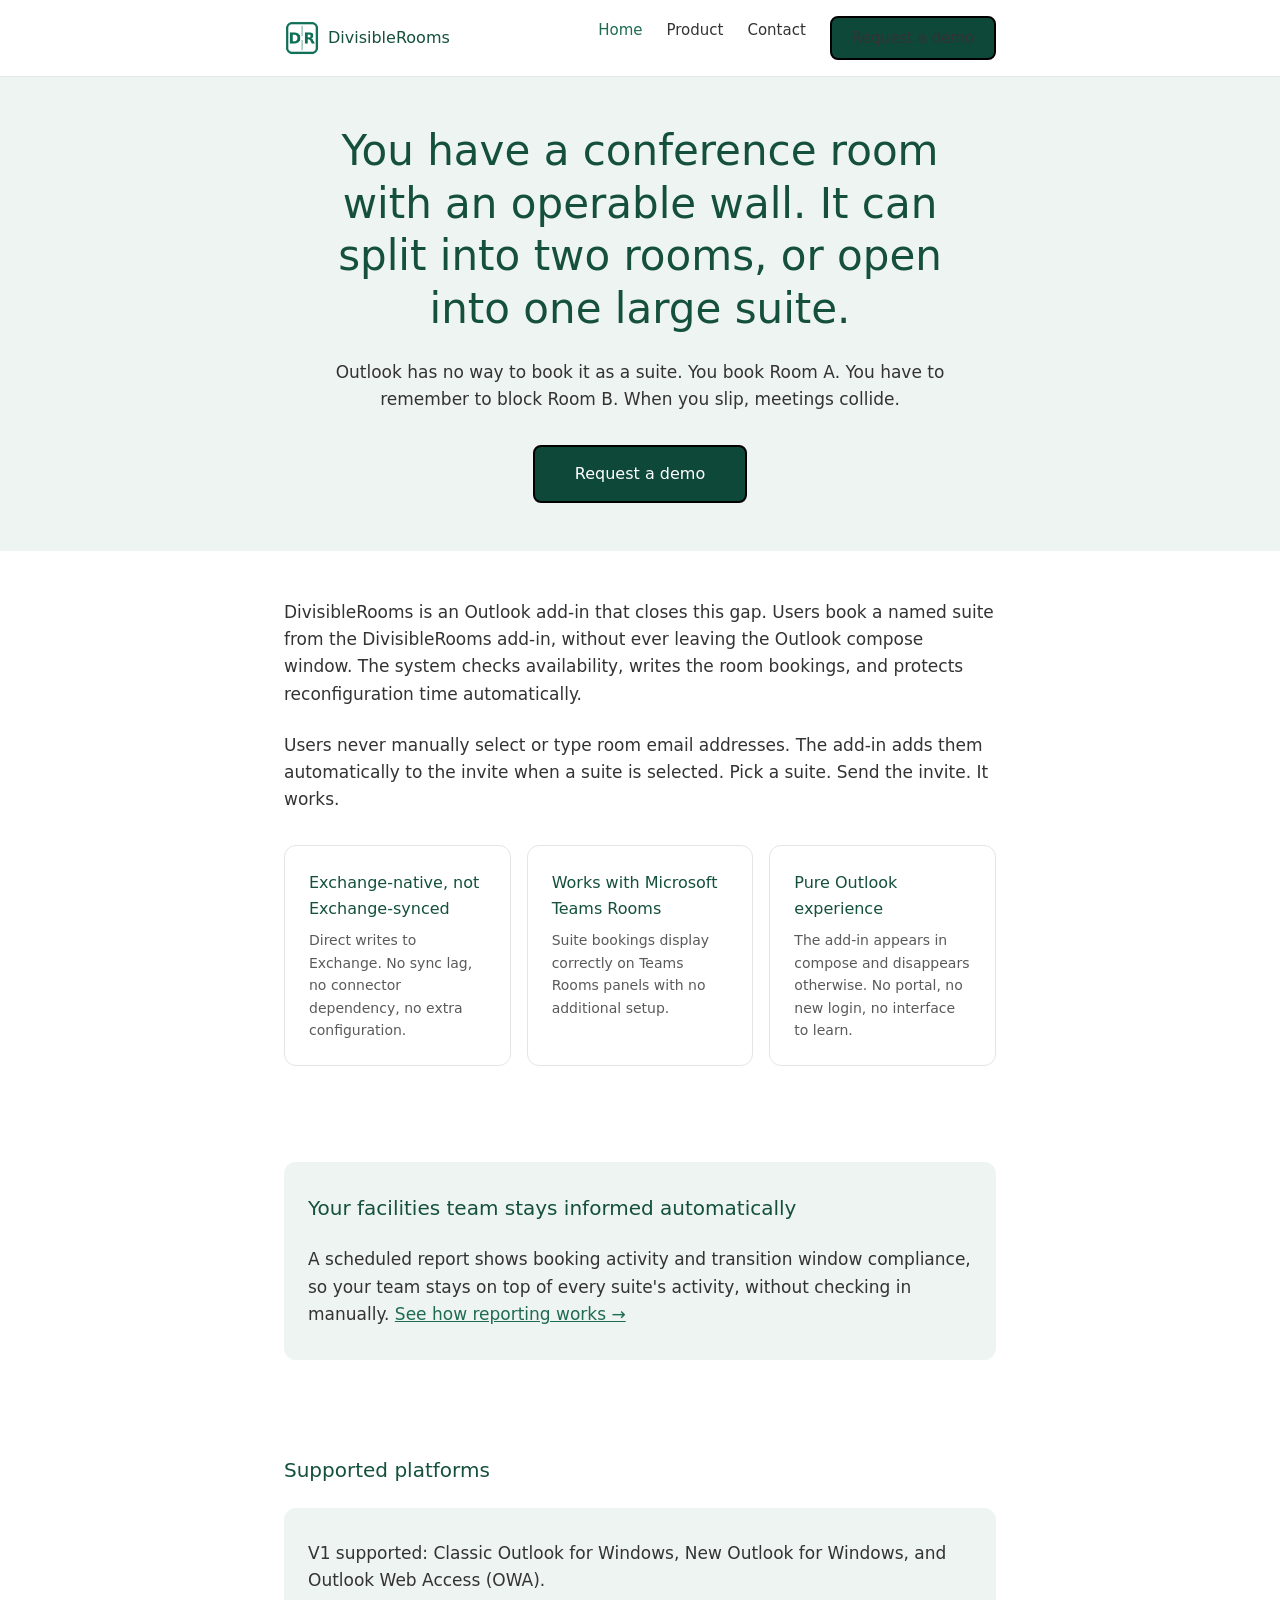
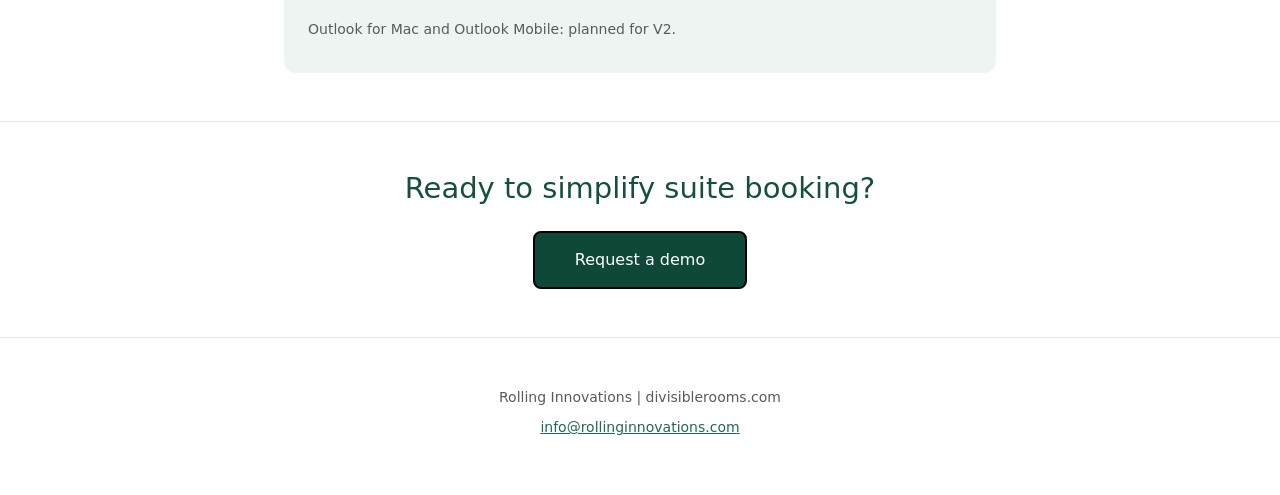
==== index.html @ 7117c854 "Initial site build: Home, Product, Contact pages restructured into assets/, support email updated to" ====
<!DOCTYPE html>
<html lang="en">
<head>
<meta charset="UTF-8">
<meta name="viewport" content="width=device-width, initial-scale=1.0">
<title>DivisibleRooms — Suite Booking for Microsoft Outlook</title>
<meta name="description" content="Book combined conference spaces directly from the Outlook compose window. DivisibleRooms writes natively to Exchange, with no connector or sync required.">
<link rel="icon" type="image/png" href="assets/img/logo.png">
<link rel="stylesheet" href="assets/css/style.css">
</head>
<body>

<a class="skip-link" href="#main">Skip to content</a>

<header class="site-header">
  <nav class="nav">
    <a class="nav-logo" href="index.html">
      <img src="assets/img/logo.png" alt="DivisibleRooms logo" width="36" height="36">
      DivisibleRooms
    </a>
    <ul class="nav-links">
      <li><a href="index.html" aria-current="page">Home</a></li>
      <li><a href="product.html">Product</a></li>
      <li><a href="contact.html">Contact</a></li>
      <li><a href="contact.html" class="btn btn-sm">Request a demo</a></li>
    </ul>
    <button class="nav-toggle" id="nav-toggle" aria-expanded="false" aria-controls="nav-mobile-panel" aria-label="Open menu">
      <svg width="20" height="20" viewBox="0 0 20 20" fill="none" aria-hidden="true">
        <path d="M3 5H17M3 10H17M3 15H17" stroke="#14503C" stroke-width="1.5" stroke-linecap="round"/>
      </svg>
    </button>
  </nav>
  <div class="nav-mobile-panel" id="nav-mobile-panel">
    <ul>
      <li><a href="index.html">Home</a></li>
      <li><a href="product.html">Product</a></li>
      <li><a href="contact.html">Contact</a></li>
    </ul>
    <a href="contact.html" class="btn btn-sm">Request a demo</a>
  </div>
</header>

<main id="main">

  <section class="hero">
    <div class="hero-inner">
      <h1>You have a conference room with an operable wall. It can split into two rooms, or open into one large suite.</h1>
      <p>Outlook has no way to book it as a suite. You book Room A. You have to remember to block Room B. When you slip, meetings collide.</p>
      <a href="contact.html" class="btn btn-lg">Request a demo</a>
    </div>
  </section>

  <section class="section">
    <div class="container">
      <p>DivisibleRooms is an Outlook add-in that closes this gap. Users book a named suite from the DivisibleRooms add-in, without ever leaving the Outlook compose window. The system checks availability, writes the room bookings, and protects reconfiguration time automatically.</p>
      <p>Users never manually select or type room email addresses. The add-in adds them automatically to the invite when a suite is selected. Pick a suite. Send the invite. It works.</p>

      <div class="card-grid">
        <div class="card">
          <h4>Exchange-native, not Exchange-synced</h4>
          <p>Direct writes to Exchange. No sync lag, no connector dependency, no extra configuration.</p>
        </div>
        <div class="card">
          <h4>Works with Microsoft Teams Rooms</h4>
          <p>Suite bookings display correctly on Teams Rooms panels with no additional setup.</p>
        </div>
        <div class="card">
          <h4>Pure Outlook experience</h4>
          <p>The add-in appears in compose and disappears otherwise. No portal, no new login, no interface to learn.</p>
        </div>
      </div>
    </div>
  </section>

  <section class="section">
    <div class="container">
      <div class="callout">
        <h3>Your facilities team stays informed automatically</h3>
        <p style="margin-bottom:0;">A scheduled report shows booking activity and transition window compliance, so your team stays on top of every suite's activity, without checking in manually. <a href="product.html#reporting">See how reporting works &rarr;</a></p>
      </div>
    </div>
  </section>

  <section class="section">
    <div class="container">
      <h3>Supported platforms</h3>
      <div class="callout">
        <p>V1 supported: Classic Outlook for Windows, New Outlook for Windows, and Outlook Web Access (OWA).</p>
        <p class="text-muted text-small" style="margin-bottom:0;">Outlook for Mac and Outlook Mobile: planned for V2.</p>
      </div>
    </div>
  </section>

  <section class="section section-border-top center">
    <div class="container">
      <h2>Ready to simplify suite booking?</h2>
      <a href="contact.html" class="btn btn-lg">Request a demo</a>
    </div>
  </section>

</main>

<footer class="site-footer">
  <p>Rolling Innovations | divisiblerooms.com</p>
  <p><a href="mailto:info@rollinginnovations.com">info@rollinginnovations.com</a></p>
</footer>

<script src="assets/js/main.js"></script>
</body>
</html>
---- assets/css/style.css ----
/* DivisibleRooms — Shared Stylesheet
   Rolling Innovations | Plain CSS, no build step */

:root {
  --color-primary: #1E6B52;
  --color-cta: #0E4838;
  --color-cta-hover: #0A3529;
  --color-heading: #14503C;
  --color-body: #333333;
  --color-muted: #5A5A5A;
  --color-border: #E2E6E4;
  --color-tint: #EEF4F1;
  --color-bg: #FFFFFF;

  --font-sans: "Segoe UI", system-ui, -apple-system, "Helvetica Neue", Arial, sans-serif;

  --space-xs: 8px;
  --space-sm: 16px;
  --space-md: 24px;
  --space-lg: 32px;
  --space-xl: 48px;
  --space-2xl: 72px;

  --radius: 8px;
  --content-max: 760px;
}

* {
  box-sizing: border-box;
}

html {
  scroll-behavior: smooth;
}

body {
  margin: 0;
  font-family: var(--font-sans);
  color: var(--color-body);
  background: var(--color-bg);
  line-height: 1.6;
  font-size: 16px;
}

img {
  max-width: 100%;
  display: block;
}

a {
  color: var(--color-primary);
}

a:focus-visible,
button:focus-visible,
input:focus-visible,
textarea:focus-visible {
  outline: 2px solid var(--color-primary);
  outline-offset: 2px;
}

.container {
  max-width: var(--content-max);
  margin: 0 auto;
  padding: 0 var(--space-md);
}

/* Typography */

h1, h2, h3 {
  color: var(--color-heading);
  font-weight: 400;
  margin: 0 0 var(--space-md);
}

h1 {
  font-size: 32px;
  line-height: 1.25;
}

h2 {
  font-size: 26px;
  line-height: 1.3;
}

h3 {
  font-size: 19px;
  font-weight: 500;
  line-height: 1.4;
}

p {
  margin: 0 0 var(--space-md);
  font-size: 16px;
}

@media (min-width: 640px) {
  h1 { font-size: 42px; }
  h2 { font-size: 29px; }
  h3 { font-size: 20px; }
  p, li { font-size: 17px; }
}

.text-muted {
  color: var(--color-muted);
}

.text-small {
  font-size: 14px;
}

/* Header / nav */

.site-header {
  border-bottom: 0.5px solid var(--color-border);
}

.nav {
  display: flex;
  align-items: center;
  justify-content: space-between;
  padding: var(--space-sm) var(--space-md);
  max-width: var(--content-max);
  margin: 0 auto;
}

.nav-logo {
  display: flex;
  align-items: center;
  gap: var(--space-xs);
  text-decoration: none;
  color: var(--color-heading);
  font-weight: 500;
  font-size: 16px;
}

.nav-logo img {
  height: 36px;
  width: 36px;
}

.nav-links {
  display: none;
  gap: var(--space-md);
  list-style: none;
  margin: 0;
  padding: 0;
}

.nav-links a {
  text-decoration: none;
  color: var(--color-body);
  font-size: 15px;
}

.nav-links a:hover,
.nav-links a[aria-current="page"] {
  color: var(--color-primary);
}

@media (min-width: 720px) {
  .nav-links {
    display: flex;
  }
}

/* Mobile menu toggle */

.nav-toggle {
  display: inline-flex;
  align-items: center;
  justify-content: center;
  background: none;
  border: 0.5px solid var(--color-border);
  border-radius: var(--radius);
  width: 40px;
  height: 40px;
  cursor: pointer;
}

@media (min-width: 720px) {
  .nav-toggle {
    display: none;
  }
}

.nav-mobile-panel {
  display: none;
  border-top: 0.5px solid var(--color-border);
  padding: var(--space-sm) var(--space-md);
}

.nav-mobile-panel.is-open {
  display: block;
}

.nav-mobile-panel ul {
  list-style: none;
  margin: 0 0 var(--space-sm);
  padding: 0;
  display: flex;
  flex-direction: column;
  gap: var(--space-sm);
}

.nav-mobile-panel a {
  text-decoration: none;
  color: var(--color-body);
  font-size: 16px;
}

@media (min-width: 720px) {
  .nav-mobile-panel {
    display: none !important;
  }
}

/* Buttons */

.btn {
  display: inline-block;
  background-color: var(--color-cta);
  color: #FFFFFF;
  padding: 12px 32px;
  border-radius: var(--radius);
  text-decoration: none;
  font-weight: 500;
  font-size: 14px;
  border: 2px solid #000000;
  cursor: pointer;
  font-family: inherit;
}

.btn:hover {
  background-color: var(--color-cta-hover);
}

.btn:visited {
  color: #FFFFFF;
}

.btn-sm {
  padding: 8px 20px;
  font-size: 13px;
}

.btn-lg {
  padding: 14px 40px;
  font-size: 16px;
}

/* Hero */

.hero {
  background: var(--color-tint);
  padding: var(--space-xl) var(--space-md);
  text-align: center;
}

.hero-inner {
  max-width: 640px;
  margin: 0 auto;
}

.hero h1 {
  margin-bottom: var(--space-md);
}

.hero p {
  margin: 0 auto var(--space-lg);
}

/* Sections */

.section {
  padding: var(--space-xl) 0;
}

.section-tint {
  background: var(--color-tint);
}

.section-border-top {
  border-top: 0.5px solid var(--color-border);
}

/* Cards */

.card-grid {
  display: grid;
  grid-template-columns: 1fr;
  gap: var(--space-sm);
  margin-top: var(--space-lg);
}

@media (min-width: 640px) {
  .card-grid {
    grid-template-columns: repeat(3, 1fr);
  }
  .card-grid-2 {
    grid-template-columns: repeat(2, 1fr);
  }
}

.card {
  background: #FFFFFF;
  border: 0.5px solid var(--color-border);
  border-radius: 12px;
  padding: var(--space-md);
}

.card h4 {
  margin: 0 0 var(--space-xs);
  font-size: 16px;
  font-weight: 500;
  color: var(--color-heading);
}

.card p {
  margin: 0;
  font-size: 14px;
  color: var(--color-muted);
}

/* Callout block (tinted) */

.callout {
  background: var(--color-tint);
  border-radius: 12px;
  padding: var(--space-lg) var(--space-md);
}

/* Footer */

.site-footer {
  border-top: 0.5px solid var(--color-border);
  padding: var(--space-xl) var(--space-md);
  text-align: center;
}

.site-footer p {
  margin: 0 0 var(--space-xs);
  font-size: 14px;
  color: var(--color-muted);
}

/* Tables */

.table-wrap {
  overflow-x: auto;
}

table {
  width: 100%;
  border-collapse: collapse;
  font-size: 14px;
}

th, td {
  text-align: left;
  padding: 10px 8px;
  border-bottom: 0.5px solid var(--color-border);
  vertical-align: top;
}

th {
  color: var(--color-heading);
  font-weight: 500;
  white-space: nowrap;
}

/* Forms */

.form-group {
  margin-bottom: var(--space-sm);
}

label {
  display: block;
  font-size: 13px;
  font-weight: 500;
  color: var(--color-heading);
  margin-bottom: 6px;
}

input[type="text"],
input[type="email"],
textarea {
  width: 100%;
  padding: 10px 12px;
  border: 0.5px solid var(--color-border);
  border-radius: var(--radius);
  font-size: 15px;
  font-family: inherit;
  color: var(--color-body);
}

textarea {
  min-height: 120px;
  resize: vertical;
}

/* Utility */

.skip-link {
  position: absolute;
  left: -9999px;
  top: 0;
  background: var(--color-cta);
  color: #fff;
  padding: 12px 20px;
  z-index: 100;
  border-radius: 0 0 var(--radius) 0;
}

.skip-link:focus {
  left: 0;
}

.center {
  text-align: center;
}
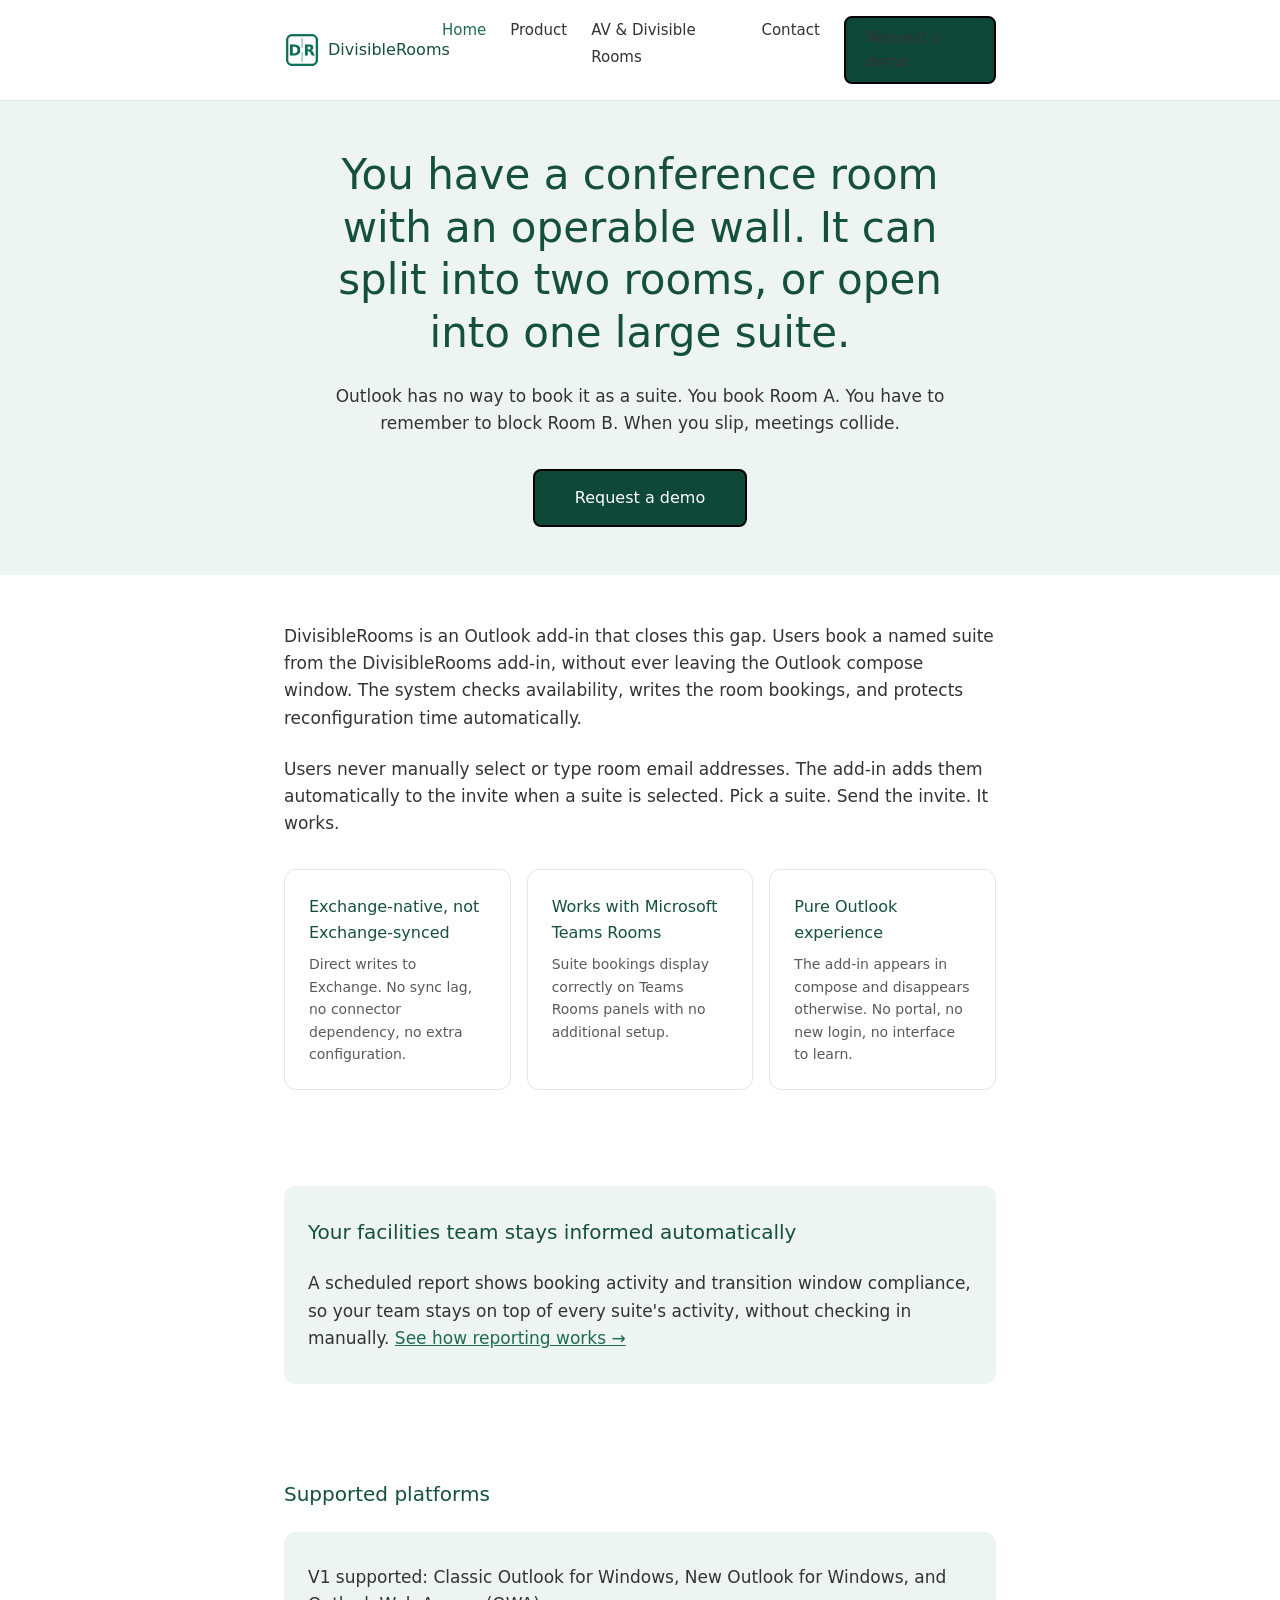
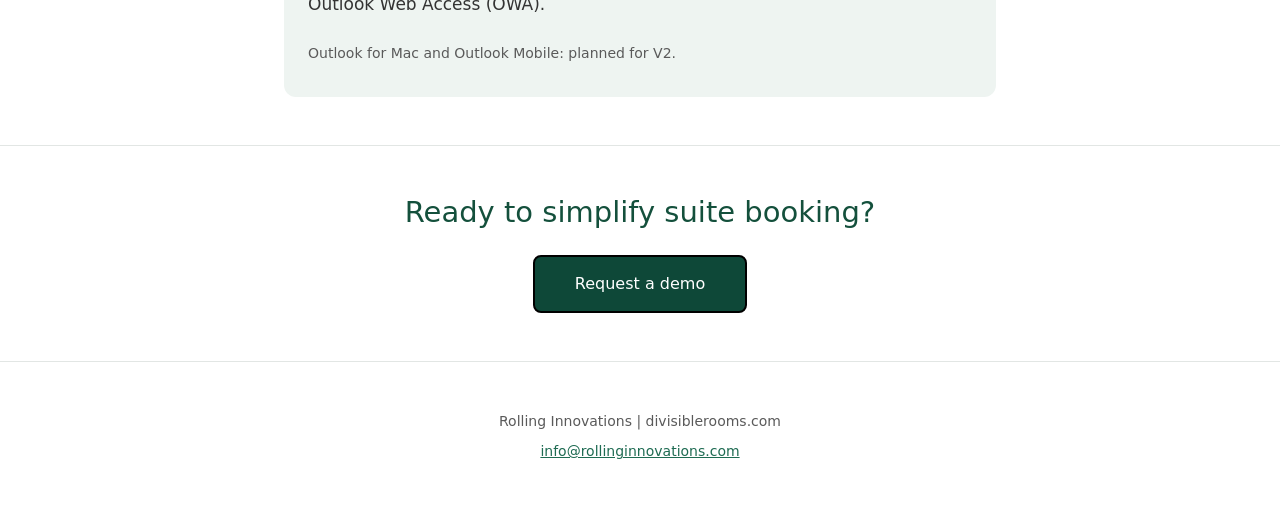
==== commit e2fab3c0: "Add AV & Divisible Rooms page - New page: av-integration.html, explains the AV-hardware vs. calendar" ====
--- a/index.html
+++ b/index.html
@@ -21,6 +21,7 @@
     <ul class="nav-links">
       <li><a href="index.html" aria-current="page">Home</a></li>
       <li><a href="product.html">Product</a></li>
+      <li><a href="av-integration.html">AV &amp; Divisible Rooms</a></li>
       <li><a href="contact.html">Contact</a></li>
       <li><a href="contact.html" class="btn btn-sm">Request a demo</a></li>
     </ul>
@@ -34,6 +35,7 @@
     <ul>
       <li><a href="index.html">Home</a></li>
       <li><a href="product.html">Product</a></li>
+      <li><a href="av-integration.html">AV &amp; Divisible Rooms</a></li>
       <li><a href="contact.html">Contact</a></li>
     </ul>
     <a href="contact.html" class="btn btn-sm">Request a demo</a>
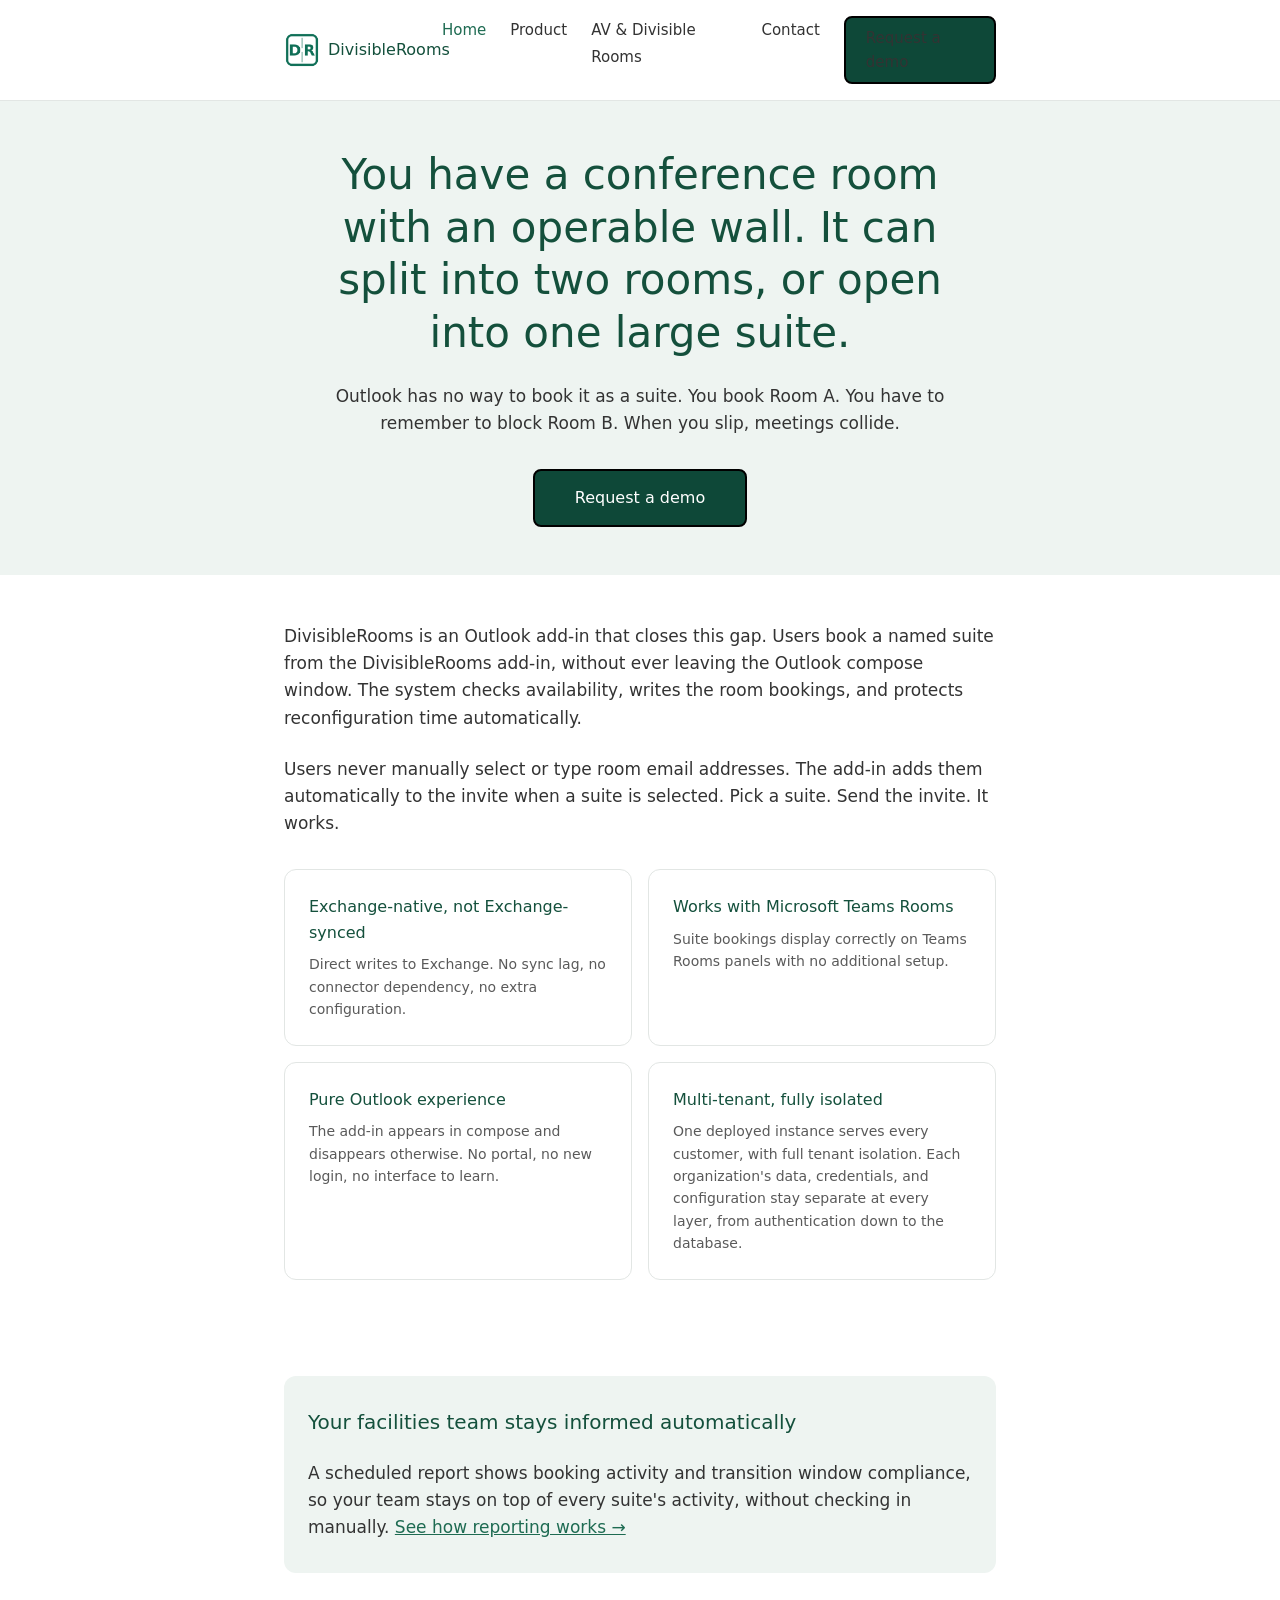
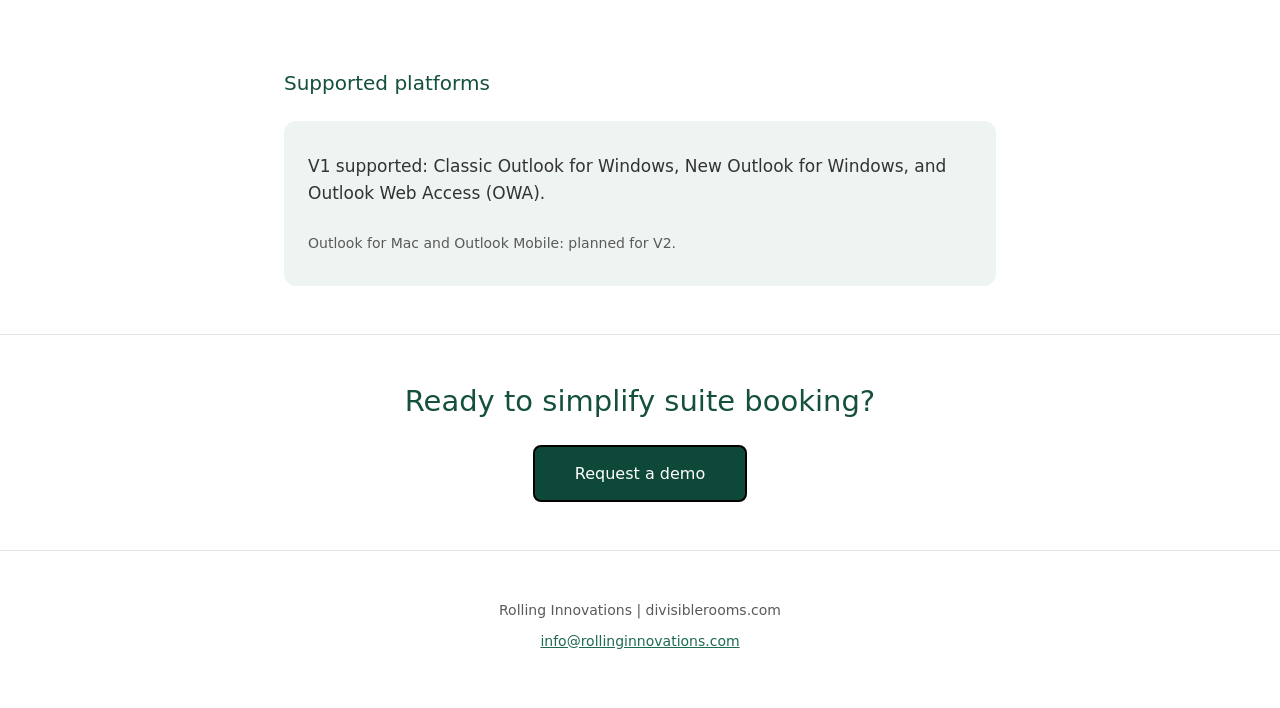
==== commit 85475552: "Publish room-booking-solved landing page; site-wide title/meta standardization; 4th differentiator c" ====
--- a/index.html
+++ b/index.html
@@ -3,8 +3,8 @@
 <head>
 <meta charset="UTF-8">
 <meta name="viewport" content="width=device-width, initial-scale=1.0">
-<title>DivisibleRooms — Suite Booking for Microsoft Outlook</title>
-<meta name="description" content="Book combined conference spaces directly from the Outlook compose window. DivisibleRooms writes natively to Exchange, with no connector or sync required.">
+<title>DivisibleRooms | Suite Booking for Microsoft Outlook</title>
+<meta name="description" content="Book a suite directly from the Outlook compose window. DivisibleRooms writes natively to Exchange, with no connector or sync required.">
 <link rel="icon" type="image/png" href="assets/img/logo.png">
 <link rel="stylesheet" href="assets/css/style.css">
 </head>
@@ -57,7 +57,7 @@
       <p>DivisibleRooms is an Outlook add-in that closes this gap. Users book a named suite from the DivisibleRooms add-in, without ever leaving the Outlook compose window. The system checks availability, writes the room bookings, and protects reconfiguration time automatically.</p>
       <p>Users never manually select or type room email addresses. The add-in adds them automatically to the invite when a suite is selected. Pick a suite. Send the invite. It works.</p>
 
-      <div class="card-grid">
+      <div class="card-grid card-grid-4">
         <div class="card">
           <h4>Exchange-native, not Exchange-synced</h4>
           <p>Direct writes to Exchange. No sync lag, no connector dependency, no extra configuration.</p>
@@ -69,6 +69,10 @@
         <div class="card">
           <h4>Pure Outlook experience</h4>
           <p>The add-in appears in compose and disappears otherwise. No portal, no new login, no interface to learn.</p>
+        </div>
+        <div class="card">
+          <h4>Multi-tenant, fully isolated</h4>
+          <p>One deployed instance serves every customer, with full tenant isolation. Each organization's data, credentials, and configuration stay separate at every layer, from authentication down to the database.</p>
         </div>
       </div>
     </div>
--- a/assets/css/style.css
+++ b/assets/css/style.css
@@ -300,6 +300,9 @@
   .card-grid-2 {
     grid-template-columns: repeat(2, 1fr);
   }
+  .card-grid-4 {
+    grid-template-columns: repeat(2, 1fr);
+  }
 }
 
 .card {
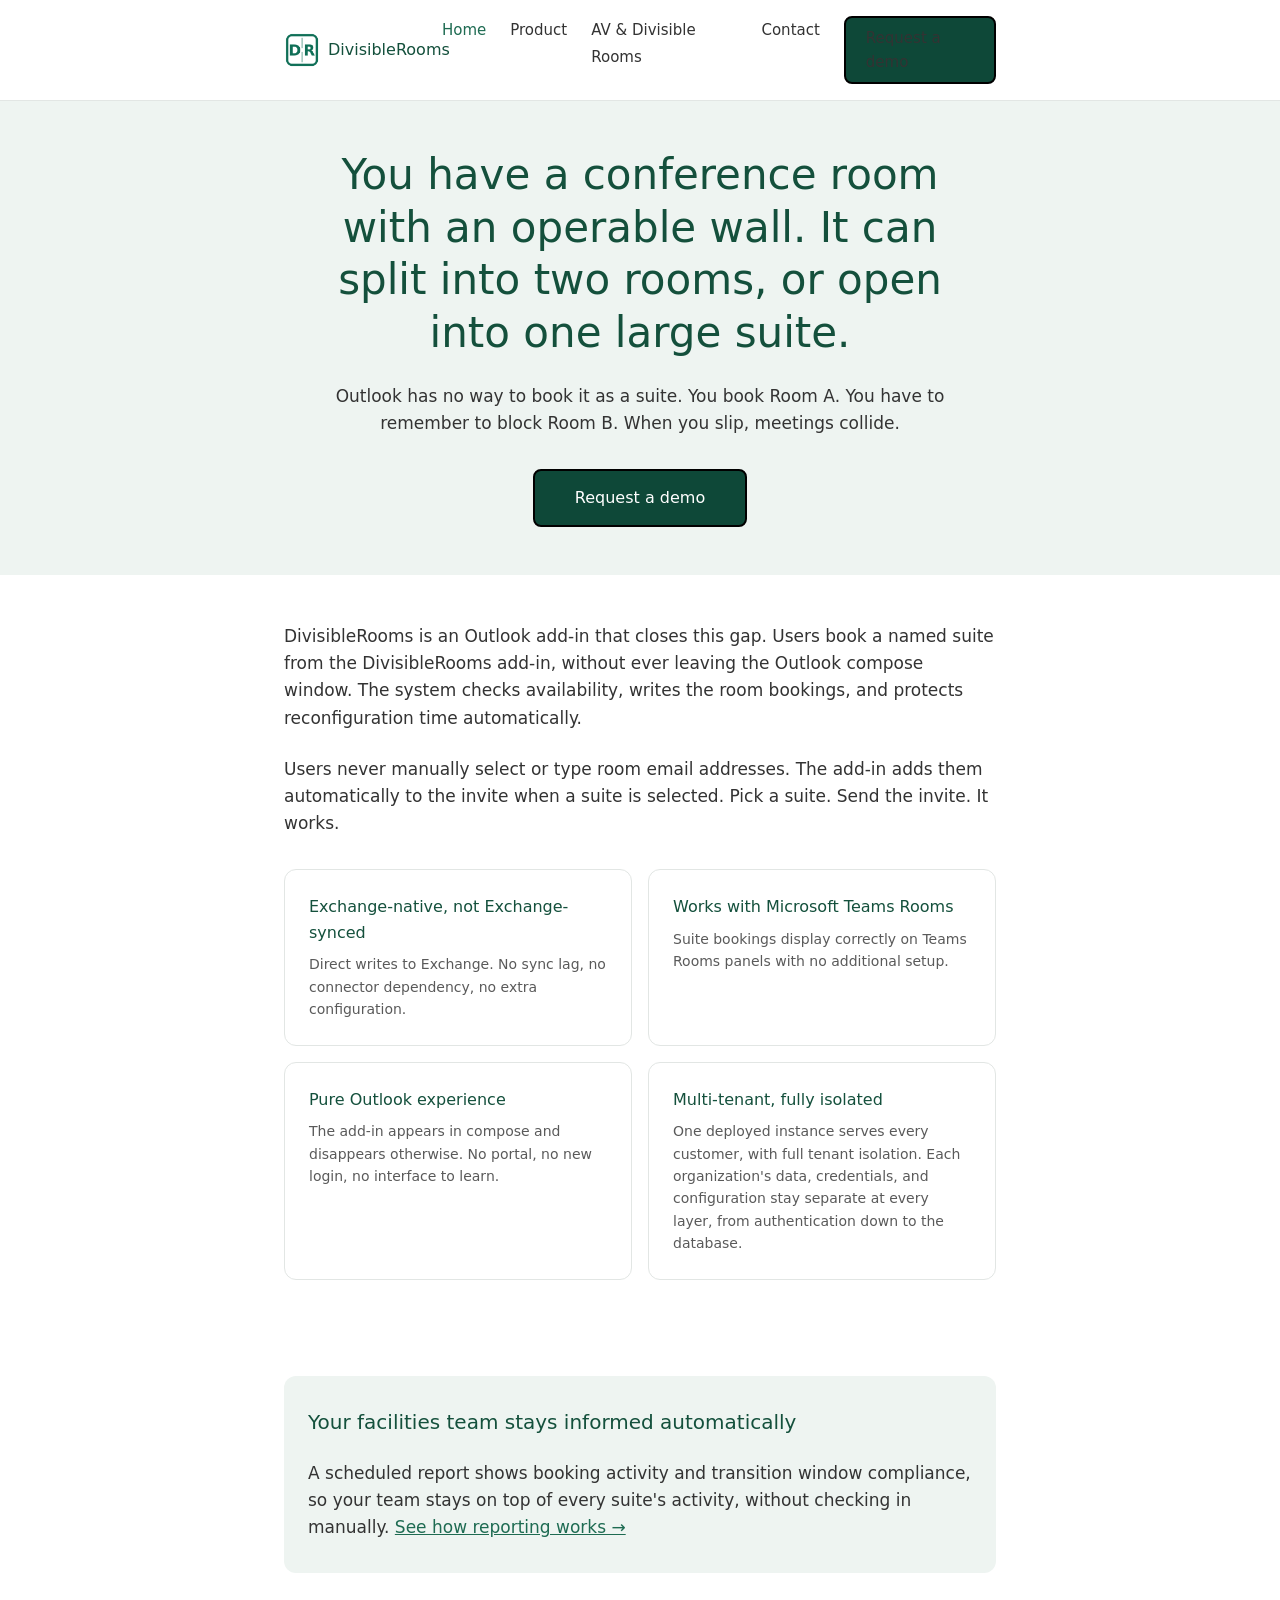
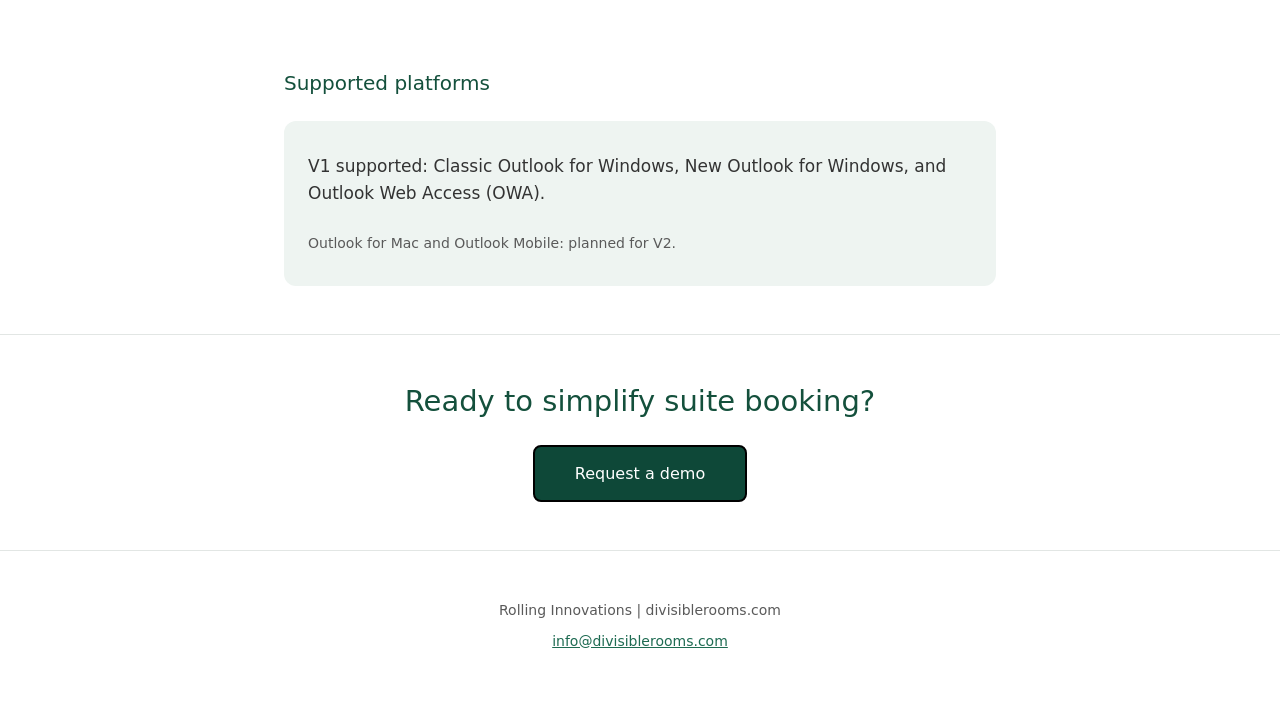
==== commit 3fab7652: "Update all contact email references to info@divisiblerooms.com Site-wide: index.html, product.html, " ====
--- a/index.html
+++ b/index.html
@@ -108,7 +108,7 @@
 
 <footer class="site-footer">
   <p>Rolling Innovations | divisiblerooms.com</p>
-  <p><a href="mailto:info@rollinginnovations.com">info@rollinginnovations.com</a></p>
+  <p><a href="mailto:info@divisiblerooms.com">info@divisiblerooms.com</a></p>
 </footer>
 
 <script src="assets/js/main.js"></script>
